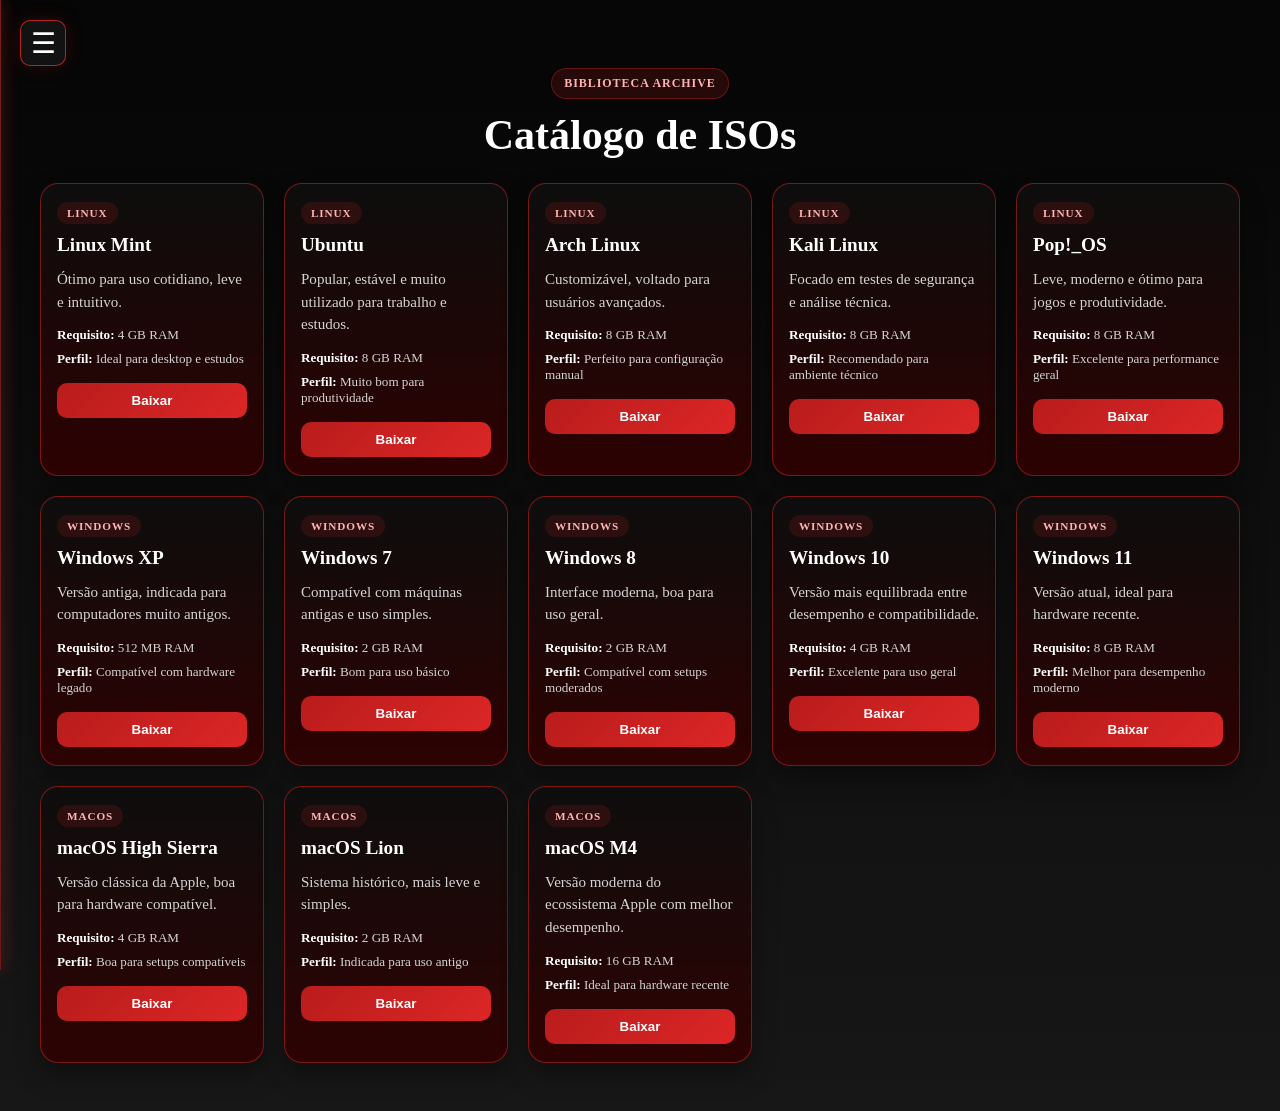
==== public/index.html @ c78b664d "Organiza arquivos públicos e adiciona navegação Move páginas e recursos para public/, centraliza est" ====
<!doctype html>
<html lang="pt-br">
  <head>
    <meta charset="UTF-8" />
    <meta name="viewport" content="width=device-width, initial-scale=1.0" />
    <title>Biblioteca Archive</title>
    <link rel="icon" href="assets/img/livro.png" type="image/png" />
    <link rel="stylesheet" href="assets/css/style.css" />
  </head>

  <body class="container-fluid pagina-biblioteca">
    <main class="catalogo-principal">
      <header class="cabecalho-biblioteca">
        <span class="badge">Biblioteca Archive</span>
        <h1>Catálogo de ISOs</h1>
      </header>

      <section id="catalogoResultado" class="catalog-grid"></section>
    </main>
    <script src="assets/js/menu.js"></script>
    <script src="assets/js/biblioteca.js"></script>
  </body>
</html>
---- public/assets/css/style.css ----
:root {
    --bg: #0a0a0a;
    --bg-2: #1b1b1b;
    --card: #111111;
    --card-border: rgba(220, 38, 38, 0.7);
    --red-main: #dc2626;
    --red-dark: #7f1d1d;
    --red-soft: rgba(220, 38, 38, 0.18);
    --text: #f5f5f5;
    --text-soft: #d4d4d4;
}

body {
    background: radial-gradient(circle at top, #1d1d1d 0%, var(--bg) 40%, #050505 100%);
    color: var(--text);
}

input[type="number"]::-webkit-outer-spin-button,
input[type="number"]::-webkit-inner-spin-button {
    -webkit-appearance: none;
    margin: 0;
}

.container-fluid {
    background: linear-gradient(180deg, #050505 0%, #171717 100%);
    min-height: 100vh;
    padding-top: 30px;
}

table {
    border-collapse: separate;
    border-spacing: 40px 32px;
    margin: 0 auto;
}

div.card {
    width: 18rem;
    margin: 0 auto;
    background: linear-gradient(180deg, rgba(17, 17, 17, 0.97), rgba(30, 0, 0, 0.9));
    border: 1px solid var(--card-border);
    border-radius: 18px;
    overflow: hidden;
    box-shadow: 0 18px 35px rgba(0, 0, 0, 0.45), 0 0 18px rgba(220, 38, 38, 0.18);
    transition: transform 0.25s ease, box-shadow 0.25s ease, border-color 0.25s ease;
}

div.card:hover {
    transform: translateY(-6px);
    border-color: rgba(248, 113, 113, 0.9);
    box-shadow: 0 22px 40px rgba(0, 0, 0, 0.6), 0 0 22px rgba(220, 38, 38, 0.28);
}

.card-img-top {
    padding: 18px 18px 0;
    background: rgba(255, 255, 255, 0.02);
}

div.card-body {
    color: var(--text);
    padding: 1.25rem 1.25rem 1.5rem;
}

.card-title {
    color: var(--text);
    font-weight: 700;
    margin-bottom: 0.75rem;
    text-transform: uppercase;
    letter-spacing: 0.04em;
}

.card-text {
    color: var(--text-soft);
    margin-bottom: 1rem;
}

.btn-primary {
    background: linear-gradient(135deg, #b91c1c, var(--red-main));
    border: none;
    border-radius: 10px;
    box-shadow: 0 12px 20px rgba(220, 38, 38, 0.25);
    font-weight: 700;
    letter-spacing: 0.03em;
    transition: transform 0.2s ease, box-shadow 0.2s ease, filter 0.2s ease;
}

.btn-primary:hover,
.btn-primary:focus {
    background: linear-gradient(135deg, #ef4444, #b91c1c);
    box-shadow: 0 14px 24px rgba(220, 38, 38, 0.35);
    transform: translateY(-2px);
    filter: brightness(1.08);
}

.btn-primary:visited,
.btn-primary:active {
    background: linear-gradient(135deg, #b91c1c, var(--red-main));
}

/* Botão hambúrguer */
.menu-btn {
    position: fixed;
    top: 20px;
    left: 20px;
    font-size: 28px;
    background: rgba(20, 20, 20, 0.95);
    border: 1px solid rgba(220, 38, 38, 0.8);
    border-radius: 10px;
    cursor: pointer;
    z-index: 1001;
    color: white;
    width: 46px;
    height: 46px;
    box-shadow: 0 0 18px rgba(220, 38, 38, 0.18);
}

/* Menu lateral */
.sidebar {
    position: fixed;
    top: 0;
    left: -280px;
    width: 280px;
    height: 100vh;
    background: linear-gradient(180deg, #1a1a1a 0%, #0d0d0d 100%);
    border-right: 1px solid rgba(220, 38, 38, 0.45);
    padding-top: 70px;
    transition: left 0.3s ease;
    z-index: 1000;
    box-shadow: 4px 0 15px rgba(220, 38, 38, 0.2);
}

.sidebar.aberto {
    left: 0;
}

.sidebar a {
    display: block;
    padding: 15px 25px;
    color: white;
    text-decoration: none;
    font-size: 18px;
    transition: background 0.2s ease, padding-left 0.2s ease, border-left 0.2s ease;
    border-left: 3px solid transparent;
}

.sidebar a:hover {
    background: rgba(220, 38, 38, 0.1);
    padding-left: 30px;
    border-left-color: var(--red-main);
}

.fechar-btn {
    position: absolute;
    top: 15px;
    right: 20px;
    font-size: 32px;
    color: white;
    background: none;
    border: none;
    cursor: pointer;
}

.overlay {
    position: fixed;
    top: 0;
    left: 0;
    width: 100%;
    height: 100%;
    background: rgba(0, 0, 0, 0.55);
    opacity: 0;
    visibility: hidden;
    transition: 0.3s;
    z-index: 999;
}

.overlay.ativo {
    opacity: 1;
    visibility: visible;
}

.catalogo-principal {
    max-width: 1200px;
    margin: 0 auto;
    padding: 30px 10px 40px;
}

.cabecalho-biblioteca {
    text-align: center;
    margin-bottom: 24px;
}

.badge {
    display: inline-block;
    padding: 7px 12px;
    border-radius: 999px;
    background: rgba(220, 38, 38, 0.15);
    color: #ffb3b3;
    border: 1px solid rgba(220, 38, 38, 0.35);
    font-size: 12px;
    font-weight: 700;
    letter-spacing: 0.08em;
    text-transform: uppercase;
    margin-bottom: 12px;
}

.cabecalho-biblioteca h1 {
    margin: 0;
    color: #fff;
    font-size: clamp(28px, 4vw, 42px);
}

.catalog-grid {
    display: grid;
    grid-template-columns: repeat(auto-fit, minmax(220px, 1fr));
    gap: 20px;
}

.catalog-card {
    background: linear-gradient(180deg, rgba(14, 14, 14, 0.96), rgba(50, 0, 0, 0.88));
    border: 1px solid rgba(220, 38, 38, 0.5);
    border-radius: 18px;
    padding: 18px 16px;
    box-shadow: 0 12px 24px rgba(0, 0, 0, 0.35);
    transition: transform 0.2s ease, border-color 0.2s ease;
}

.catalog-card:hover {
    transform: translateY(-4px);
    border-color: rgba(255, 100, 100, 0.9);
}

.tag {
    display: inline-block;
    margin-bottom: 10px;
    padding: 5px 10px;
    border-radius: 999px;
    background: rgba(220, 38, 38, 0.14);
    color: #ffb3b3;
    font-size: 0.7rem;
    font-weight: 700;
    letter-spacing: 0.08em;
    text-transform: uppercase;
}

.catalog-card h3 {
    margin: 0 0 12px;
    color: #fff;
    font-size: 1.2rem;
}

.catalog-card p {
    margin: 0 0 14px;
    color: var(--text-soft);
    line-height: 1.5;
    font-size: 0.94rem;
}

.card-info {
    list-style: none;
    padding: 0;
    margin: 0 0 16px;
    display: grid;
    gap: 8px;
    color: var(--text-soft);
    font-size: 0.82rem;
}

.card-info strong {
    color: #fff;
}

.mini-btn {
    width: 100%;
    border: none;
    border-radius: 10px;
    padding: 10px 12px;
    font-weight: 700;
    background: linear-gradient(135deg, #b91c1c, var(--red-main));
    color: #fff;
    cursor: pointer;
}

@media (max-width: 768px) {
    table {
        border-spacing: 18px 20px;
    }

    div.card {
        width: min(100%, 18rem);
    }

    .catalog-grid {
        grid-template-columns: 1fr;
    }
}

input[type="number"]::-webkit-outer-spin-button,
input[type="number"]::-webkit-inner-spin-button {
    -webkit-appearance: none;
    margin: 0;
}

input[type="number"] {
    -moz-appearance: none;
    appearance: none;
}

body.pagina-busca {
    --bg: #090909;
    --bg-2: #171717;
    --panel: #121212;
    --panel-2: #1c1c1c;
    --red: #d61111;
    --red-strong: #8b0000;
    --red-soft: rgba(214, 17, 17, 0.15);
    --text: #f3f3f3;
    --text-soft: #d1d1d1;
    --line: rgba(214, 17, 17, 0.45);
}
body.pagina-busca,
body.pagina-busca * {
    box-sizing: border-box;
}
body.pagina-busca {
    margin: 0;
    min-height: 100vh;
    font-family: Arial, Helvetica, sans-serif;
    background: radial-gradient(circle at top, #1d1d1d 0%, var(--bg) 35%, #050505 100%);
    color: var(--text);
}
body.pagina-busca input[type="number"] {
    -moz-appearance: textfield;
}
body.pagina-busca .page-content {
    min-height: 100vh;
    display: flex;
    align-items: center;
    justify-content: center;
    padding: 80px 20px 40px;
}
body.pagina-busca .form-card {
    width: min(100%, 620px);
    background: linear-gradient(180deg, rgba(18, 18, 18, 0.96), rgba(32, 0, 0, 0.88));
    border: 1px solid var(--line);
    border-radius: 24px;
    padding: 32px;
    box-shadow: 0 24px 60px rgba(0, 0, 0, 0.5), 0 0 20px rgba(214, 17, 17, 0.16);
    backdrop-filter: blur(8px);
}
body.pagina-busca .results-section {
    margin-top: 28px;
    padding-top: 20px;
}
body.pagina-busca .results-header h2 {
    margin: 0 0 18px;
    font-size: 1.6rem;
    color: #fff;
}
body.pagina-busca .results-grid {
    display: grid;
    grid-template-columns: repeat(auto-fit, minmax(180px, 1fr));
    gap: 18px;
}
body.pagina-busca .result-card {
    background: linear-gradient(180deg, rgba(14, 14, 14, 0.96), rgba(50, 0, 0, 0.88));
    border: 1px solid rgba(214, 17, 17, 0.45);
    border-radius: 18px;
    padding: 18px 16px;
    box-shadow: 0 12px 25px rgba(0, 0, 0, 0.35);
    transition: transform 0.2s ease, border-color 0.2s ease;
}
body.pagina-busca .result-card:hover {
    transform: translateY(-4px);
    border-color: rgba(255, 100, 100, 0.9);
}
body.pagina-busca .tag {
    display: inline-block;
    margin-bottom: 10px;
    padding: 5px 10px;
    border-radius: 999px;
    background: rgba(214, 17, 17, 0.12);
    color: #ffb3b3;
    font-size: 0.7rem;
    font-weight: 700;
    letter-spacing: 0.08em;
    text-transform: uppercase;
}
body.pagina-busca .result-card h3 {
    margin: 0 0 10px;
    font-size: 1.1rem;
    color: #fff;
}
body.pagina-busca .result-card p {
    margin: 0 0 14px;
    color: var(--text-soft);
    line-height: 1.5;
    font-size: 0.95rem;
}
body.pagina-busca .card-info {
    list-style: none;
    padding: 0;
    margin: 0 0 14px;
    display: grid;
    gap: 8px;
    color: var(--text-soft);
    font-size: 0.82rem;
}
body.pagina-busca .card-info strong {
    color: #fff;
}
body.pagina-busca .mini-btn {
    width: 100%;
    padding: 10px 12px;
    border: none;
    border-radius: 10px;
    background: linear-gradient(135deg, #b91c1c, var(--red));
    color: #fff;
    font-weight: 700;
    cursor: pointer;
}
body.pagina-busca .form-header {
    margin-bottom: 24px;
}
body.pagina-busca .badge {
    display: inline-block;
    padding: 6px 12px;
    border-radius: 999px;
    background: var(--red-soft);
    color: #ffb3b3;
    font-size: 12px;
    font-weight: 700;
    letter-spacing: 0.08em;
    text-transform: uppercase;
    margin-bottom: 12px;
    border: 1px solid rgba(214, 17, 17, 0.35);
}
body.pagina-busca .form-header h1 {
    margin: 0;
    font-size: clamp(26px, 4vw, 36px);
    color: #fff;
}
body.pagina-busca .form-grid {
    display: grid;
    gap: 22px;
}
body.pagina-busca .field {
    display: flex;
    flex-direction: column;
    gap: 8px;
}
body.pagina-busca label {
    font-size: 0.95rem;
    font-weight: 600;
    color: var(--text-soft);
}
body.pagina-busca input,
body.pagina-busca select {
    width: 100%;
    padding: 14px 16px;
    border: 1px solid rgba(214, 17, 17, 0.5);
    border-radius: 14px;
    background: rgba(9, 9, 9, 0.9);
    color: #f8f8f8;
    font-size: 1rem;
    transition: border-color 0.2s ease, box-shadow 0.2s ease, transform 0.2s ease;
}
body.pagina-busca input::placeholder {
    color: #b9b9b9;
}
body.pagina-busca input:focus,
body.pagina-busca select:focus {
    outline: none;
    border-color: #ff4d4d;
    box-shadow: 0 0 0 4px rgba(214, 17, 17, 0.18);
}
body.pagina-busca select {
    appearance: none;
    background-image: linear-gradient(45deg, transparent 50%, #f8fafc 50%), linear-gradient(135deg, #f8fafc 50%, transparent 50%);
    background-position: calc(100% - 20px) calc(1.1em + 2px), calc(100% - 14px) calc(1.1em + 2px);
    background-size: 6px 6px, 6px 6px;
    background-repeat: no-repeat;
}
body.pagina-busca .actions {
    display: flex;
    gap: 14px;
    margin-top: 28px;
    flex-wrap: wrap;
}
body.pagina-busca .resumo-final {
    margin-top: 24px;
    padding: 18px 20px;
    border-radius: 18px;
    background: rgba(15, 15, 15, 0.9);
    border: 1px solid rgba(214, 17, 17, 0.45);
    box-shadow: 0 12px 24px rgba(0, 0, 0, 0.2);
}
body.pagina-busca .resumo-final h3 {
    margin: 0 0 14px;
    color: #fff;
    font-size: 1.1rem;
}
body.pagina-busca .resumo-lista {
    display: grid;
    gap: 10px;
}
body.pagina-busca .resumo-item {
    display: flex;
    justify-content: space-between;
    align-items: center;
    gap: 12px;
    padding: 10px 12px;
    border-radius: 12px;
    background: rgba(214, 17, 17, 0.06);
    border: 1px solid rgba(214, 17, 17, 0.18);
}
body.pagina-busca .resumo-item span {
    color: var(--text-soft);
    font-size: 0.9rem;
}
body.pagina-busca .resumo-item strong {
    color: #fff;
    text-align: right;
    font-size: 0.92rem;
    word-break: break-word;
}
body.pagina-busca .btn {
    flex: 1;
    min-width: 140px;
    padding: 14px 18px;
    border: none;
    border-radius: 12px;
    font-size: 1rem;
    font-weight: 700;
    cursor: pointer;
    transition: transform 0.2s ease, box-shadow 0.2s ease, opacity 0.2s ease;
}
body.pagina-busca .btn:hover {
    transform: translateY(-2px);
}
body.pagina-busca .btn-primary {
    background: linear-gradient(135deg, #b91c1c, var(--red));
    color: #fff;
    box-shadow: 0 12px 24px rgba(214, 17, 17, 0.28);
}
body.pagina-busca .btn-secondary {
    background: rgba(255, 255, 255, 0.04);
    color: #f3f3f3;
    border: 1px solid rgba(214, 17, 17, 0.4);
}
body.pagina-busca /* Botão hambúrguer */
.menu-btn {
    position: fixed;
    top: 20px;
    left: 20px;
    font-size: 28px;
    background: rgba(15, 15, 15, 0.92);
    border: 1px solid rgba(214, 17, 17, 0.7);
    border-radius: 10px;
    cursor: pointer;
    z-index: 1001;
    color: white;
    width: 46px;
    height: 46px;
    box-shadow: 0 0 18px rgba(214, 17, 17, 0.14);
}
body.pagina-busca /* Menu lateral */
.sidebar {
    position: fixed;
    top: 0;
    left: -280px;
    width: 280px;
    height: 100vh;
    background: linear-gradient(180deg, #1a1a1a 0%, #0d0d0d 100%);
    border-right: 1px solid rgba(214, 17, 17, 0.6);
    padding-top: 70px;
    transition: left 0.3s ease;
    z-index: 1000;
    box-shadow: 4px 0 15px rgba(214, 17, 17, 0.25);
}
body.pagina-busca .sidebar.aberto {
    left: 0;
}
body.pagina-busca .sidebar a:hover {
    background: rgba(214, 17, 17, 0.1);
    padding-left: 30px;
    border-left-color: var(--red);
}
body.pagina-busca .overlay {
    position: fixed;
    top: 0;
    left: 0;
    width: 100%;
    height: 100%;
    background: rgba(0, 0, 0, 0.58);
    opacity: 0;
    visibility: hidden;
    transition: 0.3s;
    z-index: 999;
}
body.pagina-busca .overlay.ativo {
    opacity: 1;
    visibility: visible;
}

@media (max-width: 600px) {
    body.pagina-busca .form-card {
        padding: 22px 18px;
    }
body.pagina-busca .actions {
        flex-direction: column;
    }
body.pagina-busca .btn {
        width: 100%;
    }
}
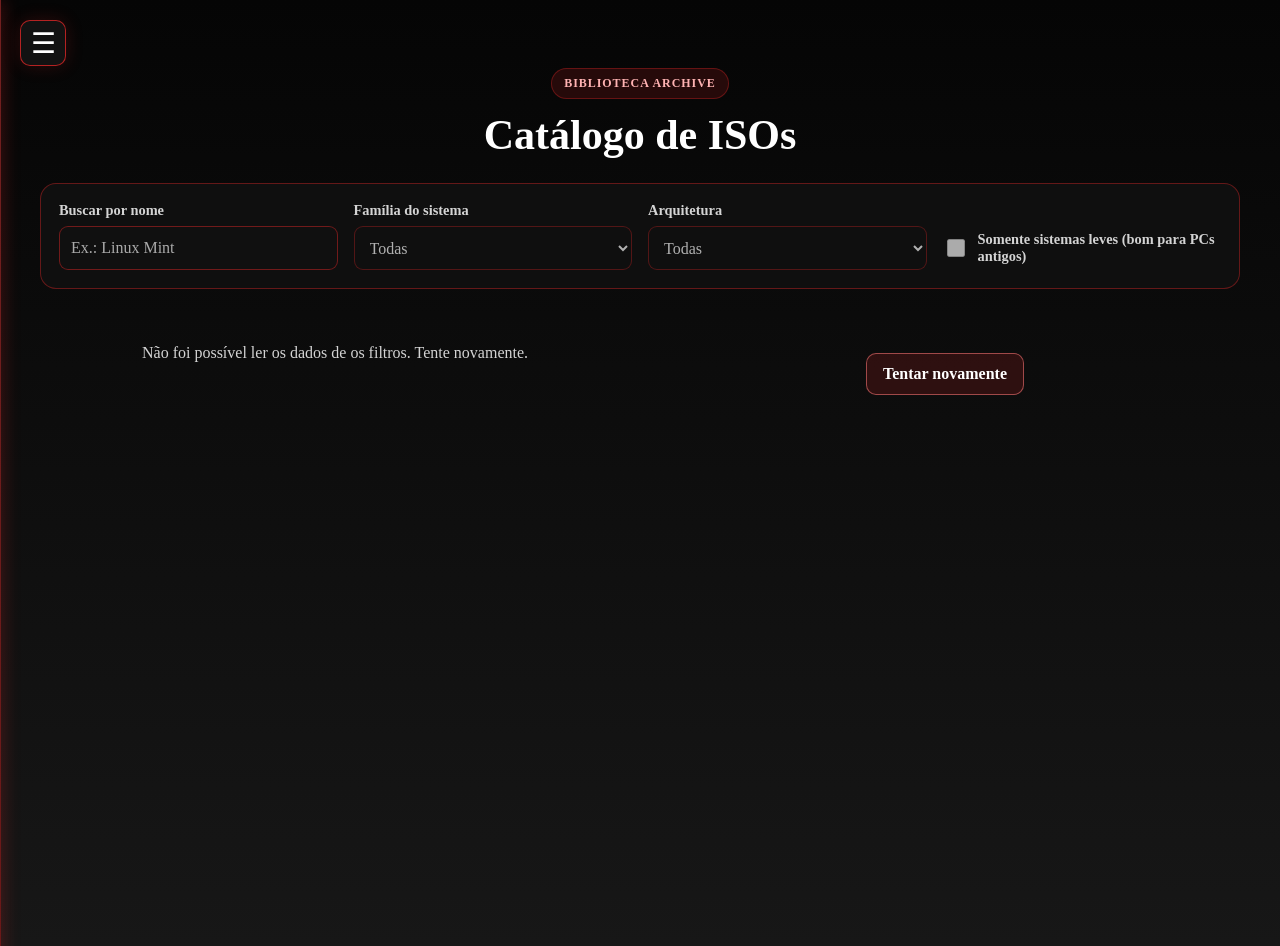
==== commit 99e212cb: "feat: biblioteca consome a API" ====
--- a/public/index.html
+++ b/public/index.html
@@ -15,9 +15,46 @@
         <h1>Catálogo de ISOs</h1>
       </header>
 
-      <section id="catalogoResultado" class="catalog-grid"></section>
+      <section class="filtros-catalogo" aria-label="Filtros do catálogo">
+        <div class="campo-filtro">
+          <label for="filtroBusca">Buscar por nome</label>
+          <input
+            type="search"
+            id="filtroBusca"
+            name="busca"
+            maxlength="150"
+            autocomplete="off"
+            placeholder="Ex.: Linux Mint"
+          />
+        </div>
+        <div class="campo-filtro">
+          <label for="filtroFamilia">Família do sistema</label>
+          <select id="filtroFamilia" name="familia">
+            <option value="">Todas</option>
+          </select>
+        </div>
+        <div class="campo-filtro">
+          <label for="filtroArquitetura">Arquitetura</label>
+          <select id="filtroArquitetura" name="arquitetura">
+            <option value="">Todas</option>
+          </select>
+        </div>
+        <label class="filtro-leve" for="filtroLeve">
+          <input type="checkbox" id="filtroLeve" name="leve" />
+          <span>Somente sistemas leves (bom para PCs antigos)</span>
+        </label>
+      </section>
+
+      <p id="contagemResultados" class="contagem-resultados" aria-live="polite"></p>
+      <section
+        id="catalogoResultado"
+        class="catalog-grid"
+        aria-live="polite"
+        aria-busy="true"
+      ></section>
     </main>
     <script src="assets/js/menu.js"></script>
+    <script src="assets/js/api.js"></script>
     <script src="assets/js/biblioteca.js"></script>
   </body>
 </html>
--- a/public/assets/css/style.css
+++ b/public/assets/css/style.css
@@ -215,6 +215,99 @@
     gap: 20px;
 }
 
+.filtros-catalogo {
+    display: grid;
+    grid-template-columns: repeat(auto-fit, minmax(min(100%, 190px), 1fr));
+    gap: 16px;
+    margin-bottom: 14px;
+    padding: 18px;
+    background: rgba(17, 17, 17, 0.88);
+    border: 1px solid rgba(220, 38, 38, 0.42);
+    border-radius: 16px;
+}
+
+.campo-filtro {
+    display: grid;
+    gap: 7px;
+    min-width: 0;
+}
+
+.campo-filtro label,
+.filtro-leve {
+    color: var(--text-soft);
+    font-size: 0.9rem;
+    font-weight: 600;
+}
+
+.campo-filtro input,
+.campo-filtro select {
+    box-sizing: border-box;
+    width: 100%;
+    min-height: 44px;
+    padding: 9px 11px;
+    border: 1px solid rgba(220, 38, 38, 0.48);
+    border-radius: 9px;
+    background: #101010;
+    color: var(--text);
+    font: inherit;
+}
+
+.campo-filtro input::placeholder {
+    color: #aaa;
+}
+
+.filtro-leve {
+    display: flex;
+    align-items: center;
+    gap: 10px;
+    align-self: end;
+    min-height: 44px;
+    cursor: pointer;
+}
+
+.filtro-leve input {
+    width: 18px;
+    height: 18px;
+    flex: 0 0 auto;
+    accent-color: var(--red-main);
+}
+
+.campo-filtro input:focus-visible,
+.campo-filtro select:focus-visible,
+.filtro-leve input:focus-visible,
+.mini-btn:focus-visible,
+.botao-estado:focus-visible {
+    outline: 3px solid #ff8a8a;
+    outline-offset: 3px;
+}
+
+.contagem-resultados {
+    min-height: 1.5em;
+    margin: 0 0 14px;
+    color: var(--text-soft);
+}
+
+.catalogo-estado {
+    margin: 0;
+    color: var(--text-soft);
+    text-align: center;
+    line-height: 1.5;
+}
+
+.botao-estado {
+    justify-self: center;
+    min-height: 42px;
+    margin: 12px auto 0;
+    padding: 9px 16px;
+    border: 1px solid rgba(255, 120, 120, 0.55);
+    border-radius: 10px;
+    background: rgba(220, 38, 38, 0.16);
+    color: #fff;
+    font: inherit;
+    font-weight: 700;
+    cursor: pointer;
+}
+
 .catalog-card {
     background: linear-gradient(180deg, rgba(14, 14, 14, 0.96), rgba(50, 0, 0, 0.88));
     border: 1px solid rgba(220, 38, 38, 0.5);
@@ -227,6 +320,13 @@
 .catalog-card:hover {
     transform: translateY(-4px);
     border-color: rgba(255, 100, 100, 0.9);
+}
+
+.catalog-card-tags {
+    display: flex;
+    flex-wrap: wrap;
+    align-items: center;
+    gap: 7px;
 }
 
 .tag {
@@ -242,10 +342,27 @@
     text-transform: uppercase;
 }
 
+.catalog-card .tag {
+    margin-bottom: 10px;
+}
+
+.selo-leve {
+    display: inline-block;
+    margin-bottom: 10px;
+    padding: 5px 10px;
+    border: 1px solid rgba(134, 239, 172, 0.4);
+    border-radius: 999px;
+    background: rgba(34, 197, 94, 0.12);
+    color: #bbf7d0;
+    font-size: 0.7rem;
+    font-weight: 700;
+}
+
 .catalog-card h3 {
     margin: 0 0 12px;
     color: #fff;
     font-size: 1.2rem;
+    overflow-wrap: anywhere;
 }
 
 .catalog-card p {
@@ -280,6 +397,18 @@
     cursor: pointer;
 }
 
+.catalog-card-acao {
+    display: grid;
+    gap: 6px;
+}
+
+.aviso-download {
+    min-height: 1.2em;
+    color: #ffb3b3;
+    font-size: 0.82rem;
+    text-align: center;
+}
+
 @media (max-width: 768px) {
     table {
         border-spacing: 18px 20px;
@@ -291,6 +420,17 @@
 
     .catalog-grid {
         grid-template-columns: 1fr;
+    }
+}
+
+@media (max-width: 400px) {
+    .catalogo-principal {
+        padding-right: 8px;
+        padding-left: 8px;
+    }
+
+    .filtros-catalogo {
+        padding: 14px;
     }
 }
 
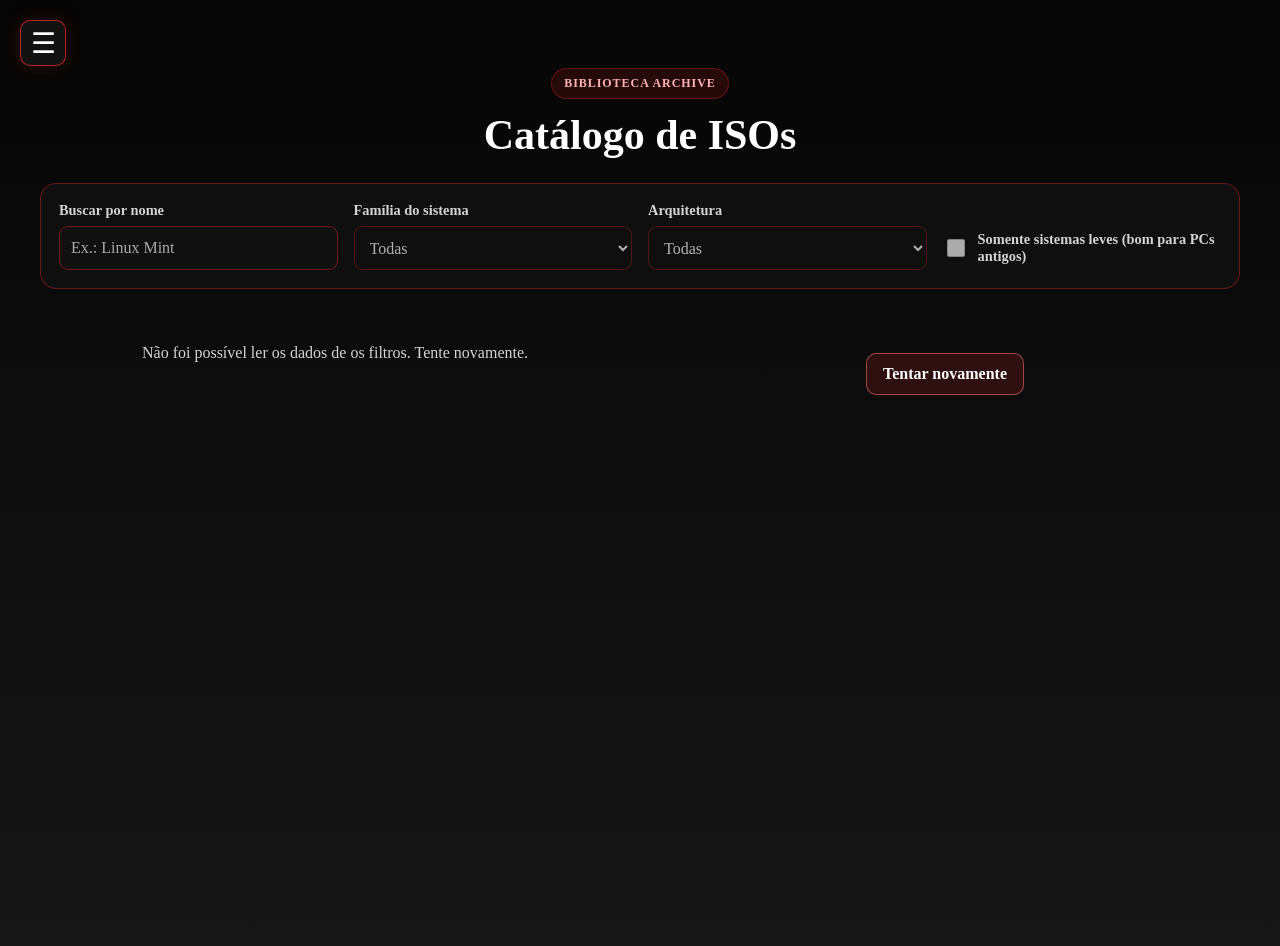
==== commit 89c53445: "feat: suporte ao Gemini no chatbot, requisitos visíveis e melhorias de acessibilidade - chat.php ace" ====
--- a/public/index.html
+++ b/public/index.html
@@ -54,6 +54,7 @@
       ></section>
     </main>
     <script src="assets/js/menu.js"></script>
+    <script src="assets/js/formatos.js"></script>
     <script src="assets/js/api.js"></script>
     <script src="assets/js/biblioteca.js"></script>
   </body>
--- a/public/assets/css/style.css
+++ b/public/assets/css/style.css
@@ -753,3 +753,224 @@
         width: 100%;
     }
 }
+
+/* Página de download e resultados da busca via API */
+a.mini-btn,
+body.pagina-busca a.btn-link {
+    display: block;
+    text-align: center;
+    text-decoration: none;
+}
+
+.mini-btn-indisponivel {
+    background: #333;
+    color: #bbb;
+    cursor: not-allowed;
+}
+
+body.pagina-busca textarea {
+    width: 100%;
+    padding: 14px 16px;
+    border: 1px solid rgba(214, 17, 17, 0.5);
+    border-radius: 14px;
+    background: rgba(9, 9, 9, 0.9);
+    color: #f8f8f8;
+    font-family: inherit;
+    font-size: 1rem;
+    resize: vertical;
+}
+
+body.pagina-busca textarea:focus {
+    outline: none;
+    border-color: #ff4d4d;
+    box-shadow: 0 0 0 4px rgba(214, 17, 17, 0.18);
+}
+
+body.pagina-busca .texto-apoio {
+    margin: 10px 0 0;
+    color: var(--text-soft);
+}
+
+body.pagina-busca .mensagem-erro {
+    margin: 16px 0 0;
+    color: #ffb3b3;
+}
+
+body.pagina-busca .nivel-ideal {
+    color: #8fe39b;
+}
+
+body.pagina-busca .nivel-minimo {
+    color: #ffd27a;
+}
+
+/* Chatbot (assistente de IA) */
+.pagina-assistente .chat {
+    width: min(100%, 760px);
+    margin: 0 auto;
+    display: grid;
+    gap: 16px;
+}
+
+.chat-mensagens {
+    display: flex;
+    flex-direction: column;
+    gap: 12px;
+    min-height: 280px;
+    max-height: 55vh;
+    overflow-y: auto;
+    padding: 16px;
+    border: 1px solid rgba(214, 17, 17, 0.45);
+    border-radius: 18px;
+    background: rgba(15, 15, 15, 0.9);
+}
+
+.chat-bolha {
+    max-width: 85%;
+    padding: 12px 14px;
+    border-radius: 14px;
+    line-height: 1.45;
+    color: #f3f3f3;
+}
+
+.chat-bolha p {
+    margin: 0;
+    white-space: pre-wrap;
+}
+
+.chat-usuario {
+    align-self: flex-end;
+    background: rgba(214, 17, 17, 0.35);
+}
+
+.chat-assistente {
+    align-self: flex-start;
+    background: rgba(255, 255, 255, 0.08);
+}
+
+.chat-iso {
+    display: block;
+    margin-top: 10px;
+}
+
+.chat-form {
+    display: grid;
+    gap: 10px;
+}
+
+.chat-rotulo {
+    color: #d1d1d1;
+    font-weight: 600;
+}
+
+.chat-form textarea {
+    width: 100%;
+    padding: 12px 14px;
+    border: 1px solid rgba(214, 17, 17, 0.5);
+    border-radius: 14px;
+    background: rgba(9, 9, 9, 0.9);
+    color: #f8f8f8;
+    font-family: inherit;
+    font-size: 1rem;
+    resize: vertical;
+}
+
+.chat-form textarea:focus {
+    outline: none;
+    border-color: #ff4d4d;
+    box-shadow: 0 0 0 4px rgba(214, 17, 17, 0.18);
+}
+
+.chat-form .mini-btn:disabled {
+    opacity: 0.6;
+    cursor: wait;
+}
+
+/* ===== Acessibilidade ===== */
+
+/* Link "Pular para o conteúdo": invisível até receber foco pelo teclado. */
+.pular-conteudo {
+    position: fixed;
+    top: -60px;
+    left: 80px;
+    z-index: 2000;
+    padding: 10px 16px;
+    border-radius: 10px;
+    background: #fff;
+    color: #000;
+    font-weight: 700;
+    text-decoration: none;
+}
+
+.pular-conteudo:focus {
+    top: 12px;
+}
+
+/* Contorno de foco visível em todos os elementos interativos (navegação por teclado). */
+a:focus-visible,
+button:focus-visible,
+input:focus-visible,
+select:focus-visible,
+textarea:focus-visible,
+summary:focus-visible {
+    outline: 3px solid #ffb3b3;
+    outline-offset: 3px;
+}
+
+#conteudo-principal:focus {
+    outline: none;
+}
+
+/* Menu fechado fica fora da ordem de Tab e some para leitores de tela. */
+.sidebar:not(.aberto) {
+    visibility: hidden;
+    transition: left 0.3s ease, visibility 0s linear 0.3s;
+}
+
+.fechar-btn {
+    position: absolute;
+    top: 14px;
+    right: 14px;
+    width: 44px;
+    height: 44px;
+    border: 1px solid rgba(220, 38, 38, 0.7);
+    border-radius: 10px;
+    background: transparent;
+    color: #fff;
+    font-size: 24px;
+    cursor: pointer;
+}
+
+.sidebar a[aria-current="page"] {
+    border-left-color: var(--red-main);
+    background: rgba(220, 38, 38, 0.18);
+    font-weight: 700;
+}
+
+/* Dicas sob os campos e textos de apoio com contraste suficiente. */
+body.pagina-busca .dica-campo {
+    color: #d1d1d1;
+    font-size: 0.85rem;
+    line-height: 1.4;
+}
+
+body.pagina-busca .texto-apoio a {
+    color: #ffb3b3;
+}
+
+body.pagina-busca .subtitulo-requisitos {
+    margin: 0 0 14px;
+    color: #fff;
+    font-size: 1.1rem;
+}
+
+/* Quem prefere menos movimento no sistema não vê animações. */
+@media (prefers-reduced-motion: reduce) {
+    *,
+    *::before,
+    *::after {
+        animation: none !important;
+        transition: none !important;
+        scroll-behavior: auto !important;
+    }
+}
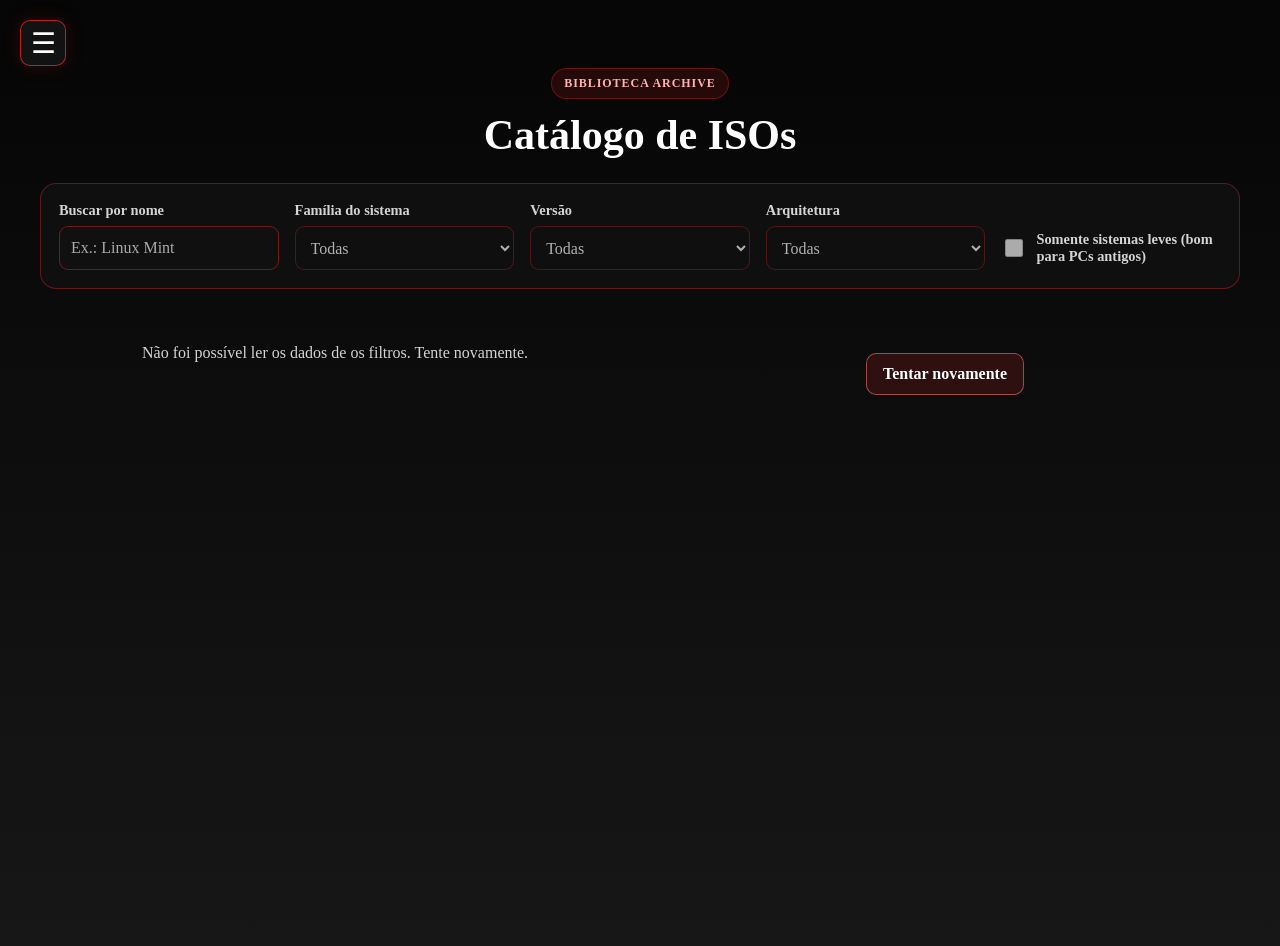
==== commit ef387060: "feat: filtro por versão no catálogo, localização e checksum das ISOs - catálogo ganha o filtro de ve" ====
--- a/public/index.html
+++ b/public/index.html
@@ -34,6 +34,12 @@
           </select>
         </div>
         <div class="campo-filtro">
+          <label for="filtroVersao">Versão</label>
+          <select id="filtroVersao" name="versao">
+            <option value="">Todas</option>
+          </select>
+        </div>
+        <div class="campo-filtro">
           <label for="filtroArquitetura">Arquitetura</label>
           <select id="filtroArquitetura" name="arquitetura">
             <option value="">Todas</option>
